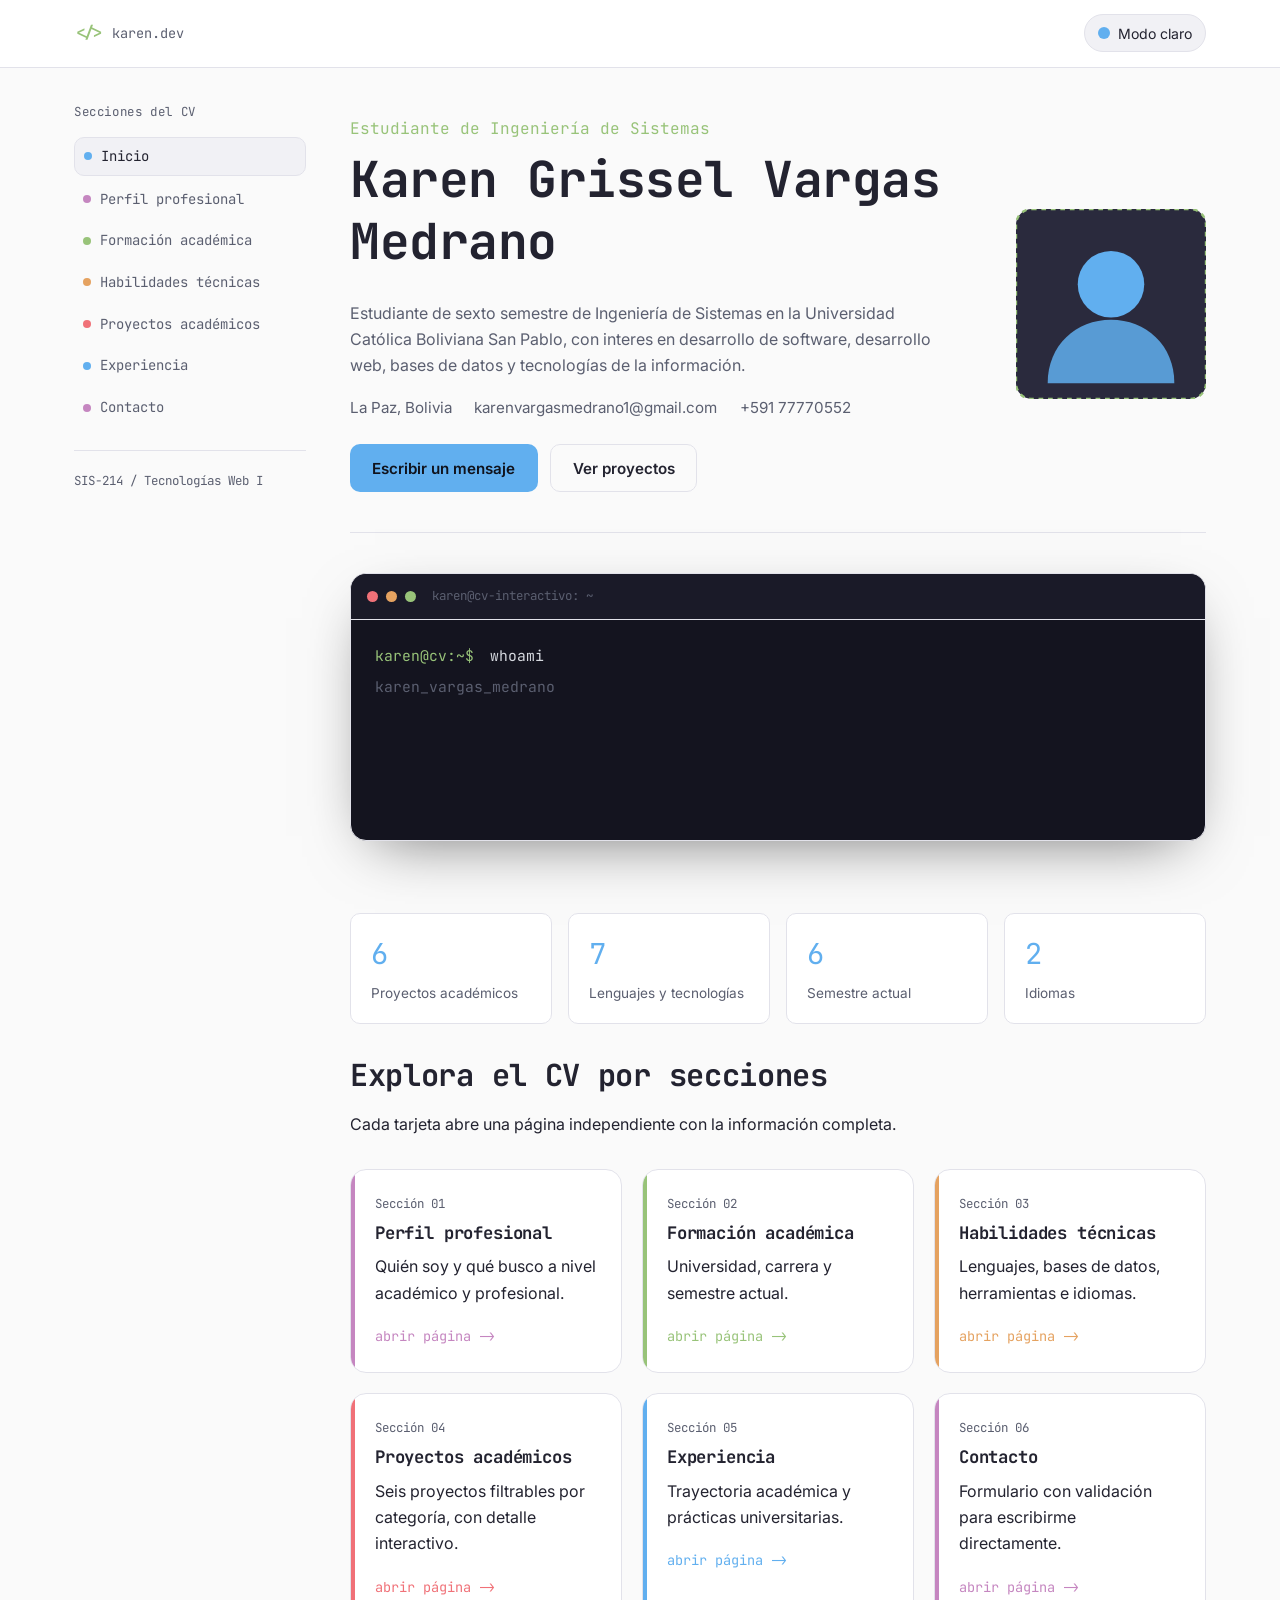
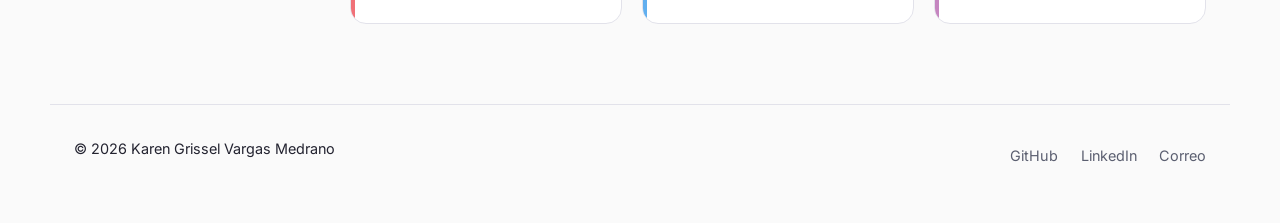
==== index.html @ e320a669 "refactor: reemplazar nombres de archivo visibles por nombres de seccion legibles" ====
<!DOCTYPE html>
<html lang="es">
<head>
<meta charset="UTF-8">
<meta name="viewport" content="width=device-width, initial-scale=1.0">
<title>Karen Vargas Medrano - Desarrolladora Web</title>
<meta name="description" content="CV interactivo de Karen Grissel Vargas Medrano, estudiante de Ingeniería de Sistemas.">
<link rel="icon" type="image/svg+xml" href="assets/images/favicon.svg">
<link rel="preconnect" href="https://fonts.googleapis.com">
<link rel="preconnect" href="https://fonts.gstatic.com" crossorigin>
<link href="https://fonts.googleapis.com/css2?family=JetBrains+Mono:wght@400;500;700&family=Inter:wght@400;500;600;700&display=swap" rel="stylesheet">
<link rel="stylesheet" href="css/base.css">
<link rel="stylesheet" href="css/layout.css">
<link rel="stylesheet" href="css/components.css">
<link rel="stylesheet" href="css/pages.css">
</head>
<body>

<a class="skip_link" href="#contenido_principal">Saltar al contenido principal</a>

<header class="site_header">
  <div class="header_inner">
    <a class="logo_link" href="index.html">
      <p class="logo_tag">&lt;/&gt;</p>
      <p class="logo_name">karen.dev</p>
    </a>
    <div class="header_actions">
      <button id="theme_toggle" class="theme_toggle" type="button" aria-pressed="false">
        <span class="toggle_dot"></span>
        <span class="toggle_label">Modo oscuro</span>
      </button>
      <button id="mobile_nav_toggle" class="mobile_nav_toggle" type="button" aria-label="Abrir menu" aria-controls="side_nav" aria-expanded="false">
        <span></span>
      </button>
    </div>
  </div>
</header>

<div class="layout_shell">
  <nav class="side_nav" id="side_nav" aria-label="Navegación principal">
    <p class="nav_heading">Secciones del CV</p>
    <ul class="nav_list">
      <li><a href="index.html" class="nav_link"><span class="nav_dot" style="--dot-color:#61afef"></span>Inicio</a></li>
      <li><a href="perfil.html" class="nav_link"><span class="nav_dot" style="--dot-color:#c586c0"></span>Perfil profesional</a></li>
      <li><a href="formacion.html" class="nav_link"><span class="nav_dot" style="--dot-color:#98c379"></span>Formación académica</a></li>
      <li><a href="habilidades.html" class="nav_link"><span class="nav_dot" style="--dot-color:#e5a260"></span>Habilidades técnicas</a></li>
      <li><a href="proyectos.html" class="nav_link"><span class="nav_dot" style="--dot-color:#f07178"></span>Proyectos académicos</a></li>
      <li><a href="experiencia.html" class="nav_link"><span class="nav_dot" style="--dot-color:#61afef"></span>Experiencia</a></li>
      <li><a href="contacto.html" class="nav_link"><span class="nav_dot" style="--dot-color:#c586c0"></span>Contacto</a></li>
    </ul>
    <p class="nav_footer_note">SIS-214 / Tecnologías Web I</p>
  </nav>

  <main id="contenido_principal">

    <section class="hero_section">
      <div class="hero_text reveal_on_scroll">
        <p class="hero_eyebrow">Estudiante de Ingeniería de Sistemas</p>
        <h1>Karen Grissel Vargas Medrano</h1>
        <p class="hero_summary">
          Estudiante de sexto semestre de Ingeniería de Sistemas en la Universidad
          Católica Boliviana San Pablo, con interes en desarrollo de software,
          desarrollo web, bases de datos y tecnologías de la información.
        </p>
        <ul class="hero_meta">
          <li>La Paz, Bolivia</li>
          <li>karenvargasmedrano1@gmail.com</li>
          <li>+591 77770552</li>
        </ul>
        <div class="hero_actions">
          <a class="btn btn_primary" href="contacto.html">Escribir un mensaje</a>
          <a class="btn btn_secondary" href="proyectos.html">Ver proyectos</a>
        </div>
      </div>
      <figure class="hero_figure reveal_on_scroll">
        <img src="assets/images/avatar.svg" alt="Retrato ilustrado de Karen Vargas Medrano" width="190" height="190">
      </figure>
    </section>

    <section class="home_terminal_wrap reveal_on_scroll">
      <div class="terminal_window">
        <div class="terminal_bar">
          <span class="terminal_dot dot_red"></span>
          <span class="terminal_dot dot_yellow"></span>
          <span class="terminal_dot dot_green"></span>
          <span class="terminal_title">karen@cv-interactivo: ~</span>
        </div>
        <div class="terminal_body" id="terminal_body"></div>
      </div>
    </section>

    <section class="reveal_on_scroll">
      <div class="stat_grid">
        <div class="stat_card">
          <span class="stat_value">6</span>
          <span class="stat_label">Proyectos académicos</span>
        </div>
        <div class="stat_card">
          <span class="stat_value">7</span>
          <span class="stat_label">Lenguajes y tecnologías</span>
        </div>
        <div class="stat_card">
          <span class="stat_value">6</span>
          <span class="stat_label">Semestre actual</span>
        </div>
        <div class="stat_card">
          <span class="stat_value">2</span>
          <span class="stat_label">Idiomas</span>
        </div>
      </div>
    </section>

    <section class="reveal_on_scroll">
      <h2>Explora el CV por secciones</h2>
      <p>Cada tarjeta abre una página independiente con la información completa.</p>
      <div class="section_nav_grid">
        <a class="section_nav_card" href="perfil.html" style="--dot-color:#c586c0">
          <span class="section_nav_file">Sección 01</span>
          <h3>Perfil profesional</h3>
          <p>Quién soy y qué busco a nivel académico y profesional.</p>
          <span class="section_nav_arrow">abrir página -&gt;</span>
        </a>
        <a class="section_nav_card" href="formacion.html" style="--dot-color:#98c379">
          <span class="section_nav_file">Sección 02</span>
          <h3>Formación académica</h3>
          <p>Universidad, carrera y semestre actual.</p>
          <span class="section_nav_arrow">abrir página -&gt;</span>
        </a>
        <a class="section_nav_card" href="habilidades.html" style="--dot-color:#e5a260">
          <span class="section_nav_file">Sección 03</span>
          <h3>Habilidades técnicas</h3>
          <p>Lenguajes, bases de datos, herramientas e idiomas.</p>
          <span class="section_nav_arrow">abrir página -&gt;</span>
        </a>
        <a class="section_nav_card" href="proyectos.html" style="--dot-color:#f07178">
          <span class="section_nav_file">Sección 04</span>
          <h3>Proyectos académicos</h3>
          <p>Seis proyectos filtrables por categoría, con detalle interactivo.</p>
          <span class="section_nav_arrow">abrir página -&gt;</span>
        </a>
        <a class="section_nav_card" href="experiencia.html" style="--dot-color:#61afef">
          <span class="section_nav_file">Sección 05</span>
          <h3>Experiencia</h3>
          <p>Trayectoria académica y prácticas universitarias.</p>
          <span class="section_nav_arrow">abrir página -&gt;</span>
        </a>
        <a class="section_nav_card" href="contacto.html" style="--dot-color:#c586c0">
          <span class="section_nav_file">Sección 06</span>
          <h3>Contacto</h3>
          <p>Formulario con validación para escribirme directamente.</p>
          <span class="section_nav_arrow">abrir página -&gt;</span>
        </a>
      </div>
    </section>

  </main>
</div>

<footer class="site_footer">
  <p>&copy; <span id="current_year"></span> Karen Grissel Vargas Medrano</p>
  <ul class="social_links" aria-label="Enlaces profesionales">
    <li><a href="https://github.com/karenvargasm" target="_blank" rel="noopener noreferrer">GitHub</a></li>
    <li><a href="http://www.linkedin.com/in/karen-grissel-vargas-medrano-57955a436" target="_blank" rel="noopener noreferrer">LinkedIn</a></li>
    <li><a href="mailto:karenvargasmedrano1@gmail.com">Correo</a></li>
  </ul>
</footer>

<script src="js/theme.js"></script>
<script src="js/nav.js"></script>
<script src="js/reveal.js"></script>
<script src="js/terminal.js"></script>
</body>
</html>
---- css/base.css ----
:root {
  --font_mono: 'JetBrains Mono', 'Courier New', monospace;
  --font_sans: 'Inter', system-ui, -apple-system, sans-serif;

  --accent_function: #61afef;
  --accent_keyword: #c586c0;
  --accent_string: #98c379;
  --accent_warning: #e5a260;
  --accent_error: #f07178;

  --bg_body: #1e1e2e;
  --bg_panel: #262637;
  --bg_panel_alt: #2d2d42;
  --text_main: #e8e6e3;
  --text_muted: #9aa0b3;
  --border_soft: #3a3a52;

  --radius_base: 10px;
  --radius_lg: 16px;
  --transition_base: 0.2s ease;
  --transition_slow: 0.45s ease;
  --max_width: 1180px;
}

[data-theme='light'] {
  --bg_body: #fafafa;
  --bg_panel: #ffffff;
  --bg_panel_alt: #f1f1f5;
  --text_main: #232330;
  --text_muted: #5b5f70;
  --border_soft: #e2e2ea;
}

*, *::before, *::after {
  box-sizing: border-box;
}

html {
  scroll-behavior: smooth;
}

@media (prefers-reduced-motion: reduce) {
  html {
    scroll-behavior: auto;
  }
  *, *::before, *::after {
    animation-duration: 0.01ms !important;
    transition-duration: 0.01ms !important;
  }
}

body {
  margin: 0;
  background-color: var(--bg_body);
  color: var(--text_main);
  font-family: var(--font_sans);
  line-height: 1.65;
  transition: background-color var(--transition_base), color var(--transition_base);
}

h1, h2, h3, h4 {
  font-family: var(--font_mono);
  line-height: 1.25;
  margin: 0 0 0.55em;
  letter-spacing: -0.01em;
}

h1 { font-size: clamp(2rem, 5vw, 3.1rem); }
h2 { font-size: clamp(1.4rem, 3vw, 1.9rem); }
h3 { font-size: 1.08rem; }
h4 { font-size: 0.95rem; color: var(--text_muted); }

p {
  margin: 0 0 1em;
  color: var(--text_main);
}

a {
  color: var(--accent_function);
}

img {
  max-width: 100%;
  display: block;
}

ul, ol {
  margin: 0;
  padding: 0;
  list-style: none;
}

button {
  font: inherit;
}

a:focus-visible,
button:focus-visible,
input:focus-visible,
textarea:focus-visible {
  outline: 3px solid var(--accent_function);
  outline-offset: 2px;
}

.skip_link {
  position: absolute;
  left: -999px;
  top: 0;
  background: var(--accent_function);
  color: #10131c;
  padding: 0.75em 1.25em;
  z-index: 100;
  border-radius: 0 0 var(--radius_base) 0;
}

.skip_link:focus {
  left: 0;
}

.reveal_on_scroll {
  opacity: 0;
  transform: translateY(24px);
  transition: opacity var(--transition_slow), transform var(--transition_slow);
}

.reveal_on_scroll.is_visible {
  opacity: 1;
  transform: translateY(0);
}
---- css/layout.css ----
.site_header {
  position: sticky;
  top: 0;
  z-index: 30;
  background-color: var(--bg_panel);
  border-bottom: 1px solid var(--border_soft);
}

.header_inner {
  max-width: var(--max_width);
  margin: 0 auto;
  padding: 0.9rem 1.5rem;
  display: flex;
  align-items: center;
  justify-content: space-between;
  gap: 1rem;
}

.logo_link {
  display: flex;
  align-items: center;
  gap: 0.5em;
  text-decoration: none;
}

.logo_tag {
  font-family: var(--font_mono);
  font-weight: 700;
  color: var(--accent_string);
  margin: 0;
}

.logo_name {
  font-family: var(--font_mono);
  font-size: 0.85rem;
  color: var(--text_muted);
  margin: 0;
}

.header_actions {
  display: flex;
  align-items: center;
  gap: 0.75rem;
}

.mobile_nav_toggle {
  display: none;
  align-items: center;
  justify-content: center;
  width: 40px;
  height: 40px;
  border-radius: var(--radius_base);
  background-color: var(--bg_panel_alt);
  border: 1px solid var(--border_soft);
  cursor: pointer;
}

.mobile_nav_toggle span {
  display: block;
  width: 18px;
  height: 2px;
  background-color: var(--text_main);
  position: relative;
}

.mobile_nav_toggle span::before,
.mobile_nav_toggle span::after {
  content: '';
  position: absolute;
  left: 0;
  width: 18px;
  height: 2px;
  background-color: var(--text_main);
}

.mobile_nav_toggle span::before { top: -6px; }
.mobile_nav_toggle span::after { top: 6px; }

.theme_toggle {
  display: flex;
  align-items: center;
  gap: 0.55em;
  background-color: var(--bg_panel_alt);
  color: var(--text_main);
  border: 1px solid var(--border_soft);
  border-radius: 999px;
  padding: 0.45em 0.95em;
  font-family: var(--font_sans);
  font-size: 0.88rem;
  cursor: pointer;
  transition: transform var(--transition_base);
}

.theme_toggle:hover {
  transform: translateY(-1px);
}

.toggle_dot {
  width: 12px;
  height: 12px;
  border-radius: 50%;
  background-color: var(--accent_warning);
  transition: background-color var(--transition_base);
}

[data-theme='light'] .toggle_dot {
  background-color: var(--accent_function);
}

.layout_shell {
  max-width: var(--max_width);
  margin: 0 auto;
  padding: 0 1.5rem;
  display: grid;
  grid-template-columns: 232px 1fr;
  gap: 2.75rem;
  align-items: start;
}

.side_nav {
  position: sticky;
  top: 5rem;
  padding: 1.4rem 0 3rem;
}

.nav_heading {
  font-family: var(--font_mono);
  color: var(--text_muted);
  font-size: 0.78rem;
  letter-spacing: 0.05em;
  margin-bottom: 0.9rem;
}

.nav_list {
  display: flex;
  flex-direction: column;
  gap: 0.3rem;
}

.nav_link {
  display: flex;
  align-items: center;
  gap: 0.65em;
  padding: 0.5em 0.65em;
  border-radius: var(--radius_base);
  color: var(--text_muted);
  text-decoration: none;
  font-family: var(--font_mono);
  font-size: 0.87rem;
  transition: background-color var(--transition_base), color var(--transition_base);
}

.nav_link:hover,
.nav_link:focus-visible {
  background-color: var(--bg_panel_alt);
  color: var(--text_main);
}

.nav_link.is_active {
  background-color: var(--bg_panel_alt);
  color: var(--text_main);
  border: 1px solid var(--border_soft);
}

.nav_dot {
  width: 8px;
  height: 8px;
  border-radius: 50%;
  background-color: var(--dot-color, var(--accent_function));
  flex-shrink: 0;
}

.nav_footer_note {
  margin-top: 1.5rem;
  padding-top: 1.25rem;
  border-top: 1px solid var(--border_soft);
  font-size: 0.78rem;
  color: var(--text_muted);
  font-family: var(--font_mono);
}

main {
  padding-bottom: 3rem;
  min-width: 0;
}

.site_footer {
  max-width: var(--max_width);
  margin: 0 auto;
  padding: 2rem 1.5rem 3rem;
  display: flex;
  flex-wrap: wrap;
  gap: 1rem;
  align-items: center;
  justify-content: space-between;
  color: var(--text_muted);
  font-size: 0.9rem;
  border-top: 1px solid var(--border_soft);
}

.social_links {
  display: flex;
  gap: 1.4rem;
}

.social_links a {
  color: var(--text_muted);
  text-decoration: none;
  display: flex;
  align-items: center;
  gap: 0.4em;
}

.social_links a:hover {
  color: var(--accent_function);
}

@media (max-width: 860px) {
  .layout_shell {
    grid-template-columns: 1fr;
    gap: 0;
  }

  .mobile_nav_toggle {
    display: flex;
  }

  .side_nav {
    position: fixed;
    inset: 0;
    top: 64px;
    background-color: var(--bg_body);
    padding: 1.5rem;
    transform: translateX(-100%);
    transition: transform var(--transition_slow);
    z-index: 25;
    overflow-y: auto;
  }

  .side_nav.is_open {
    transform: translateX(0);
  }

  .nav_list {
    gap: 0.5rem;
  }

  .nav_link {
    font-size: 1rem;
    padding: 0.85em 0.75em;
  }
}
---- css/components.css ----
.btn {
  display: inline-flex;
  align-items: center;
  gap: 0.5em;
  font-family: var(--font_sans);
  font-weight: 600;
  font-size: 0.95rem;
  padding: 0.7em 1.4em;
  border-radius: var(--radius_base);
  text-decoration: none;
  border: 1px solid transparent;
  cursor: pointer;
  transition: transform var(--transition_base), background-color var(--transition_base);
}

.btn:hover {
  transform: translateY(-2px);
}

.btn_primary {
  background-color: var(--accent_function);
  color: #10131c;
}

.btn_secondary {
  background-color: transparent;
  border-color: var(--border_soft);
  color: var(--text_main);
}

.page_hero {
  padding: 2.75rem 0 1.5rem;
  border-bottom: 1px solid var(--border_soft);
  margin-bottom: 2.5rem;
}

.page_hero_tag {
  font-family: var(--font_mono);
  color: var(--text_muted);
  font-size: 0.85rem;
  margin-bottom: 0.5em;
}

.page_hero_tag a {
  color: var(--accent_string);
  text-decoration: none;
}

.page_hero_tag a:hover {
  text-decoration: underline;
}

.page_hero_desc {
  max-width: 64ch;
  color: var(--text_muted);
}

.stat_grid {
  display: grid;
  grid-template-columns: repeat(auto-fit, minmax(150px, 1fr));
  gap: 1rem;
  margin: 2rem 0;
}

.stat_card {
  background-color: var(--bg_panel);
  border: 1px solid var(--border_soft);
  border-radius: var(--radius_base);
  padding: 1.1rem 1.25rem;
}

.stat_value {
  font-family: var(--font_mono);
  font-size: 1.8rem;
  color: var(--accent_function);
  display: block;
}

.stat_label {
  font-size: 0.85rem;
  color: var(--text_muted);
}

.section_nav_grid {
  display: grid;
  grid-template-columns: repeat(auto-fit, minmax(230px, 1fr));
  gap: 1.25rem;
  margin: 2rem 0;
}

.section_nav_card {
  display: block;
  background-color: var(--bg_panel);
  border: 1px solid var(--border_soft);
  border-radius: var(--radius_lg);
  padding: 1.5rem;
  text-decoration: none;
  color: var(--text_main);
  transition: transform var(--transition_base), border-color var(--transition_base);
  position: relative;
  overflow: hidden;
}

.section_nav_card::before {
  content: '';
  position: absolute;
  top: 0;
  left: 0;
  width: 4px;
  height: 100%;
  background-color: var(--dot-color, var(--accent_function));
}

.section_nav_card:hover {
  transform: translateY(-4px);
  border-color: var(--dot-color, var(--accent_function));
}

.section_nav_file {
  font-family: var(--font_mono);
  font-size: 0.78rem;
  color: var(--text_muted);
  display: block;
  margin-bottom: 0.6em;
}

.section_nav_arrow {
  font-family: var(--font_mono);
  color: var(--dot-color, var(--accent_function));
  font-size: 0.85rem;
}

.terminal_window {
  background-color: #14141f;
  border: 1px solid var(--border_soft);
  border-radius: var(--radius_lg);
  overflow: hidden;
  box-shadow: 0 20px 60px -25px rgba(0,0,0,0.6);
}

.terminal_bar {
  display: flex;
  align-items: center;
  gap: 0.5rem;
  padding: 0.75rem 1rem;
  background-color: #1a1a28;
  border-bottom: 1px solid var(--border_soft);
}

.terminal_dot {
  width: 11px;
  height: 11px;
  border-radius: 50%;
}

.terminal_dot.dot_red { background-color: #f07178; }
.terminal_dot.dot_yellow { background-color: #e5a260; }
.terminal_dot.dot_green { background-color: #98c379; }

.terminal_title {
  margin-left: 0.5rem;
  font-family: var(--font_mono);
  font-size: 0.78rem;
  color: var(--text_muted);
}

.terminal_body {
  padding: 1.5rem;
  font-family: var(--font_mono);
  font-size: 0.92rem;
  color: #d7dae0;
  min-height: 220px;
}

.terminal_line {
  display: block;
  margin-bottom: 0.5em;
  white-space: pre-wrap;
  word-break: break-word;
}

.terminal_prompt {
  color: var(--accent_string);
  margin-right: 0.5em;
}

.terminal_output {
  color: var(--text_muted);
}

.terminal_cursor {
  display: inline-block;
  width: 8px;
  height: 1.1em;
  background-color: var(--accent_function);
  vertical-align: text-bottom;
  animation: blink_cursor 1s steps(1) infinite;
}

@keyframes blink_cursor {
  50% { opacity: 0; }
}

.timeline_list {
  display: flex;
  flex-direction: column;
  gap: 1.4rem;
  border-left: 2px solid var(--border_soft);
  padding-left: 1.6rem;
  position: relative;
}

.timeline_item {
  position: relative;
}

.timeline_item::before {
  content: '';
  position: absolute;
  left: -1.85rem;
  top: 0.35rem;
  width: 10px;
  height: 10px;
  border-radius: 50%;
  background-color: var(--accent_function);
  border: 2px solid var(--bg_body);
}

.timeline_date {
  font-family: var(--font_mono);
  font-size: 0.8rem;
  color: var(--accent_keyword);
  margin-bottom: 0.15em;
}

.badge {
  display: inline-block;
  font-family: var(--font_mono);
  font-size: 0.72rem;
  padding: 0.28em 0.7em;
  border-radius: 999px;
  background-color: var(--bg_panel_alt);
  border: 1px solid var(--border_soft);
  color: var(--text_muted);
}

.badge_current {
  background-color: rgba(97, 175, 239, 0.12);
  border-color: var(--accent_function);
  color: var(--accent_function);
}

.skills_grid {
  display: grid;
  grid-template-columns: repeat(auto-fit, minmax(230px, 1fr));
  gap: 1.25rem;
  margin-bottom: 1.75rem;
}

.skill_card {
  background-color: var(--bg_panel);
  border: 1px solid var(--border_soft);
  border-radius: var(--radius_base);
  padding: 1rem 1.15rem;
}

.skill_card_head {
  display: flex;
  justify-content: space-between;
  align-items: baseline;
  margin-bottom: 0.5em;
}

.skill_percent {
  font-family: var(--font_mono);
  font-size: 0.8rem;
  color: var(--text_muted);
}

.skill_bar {
  height: 8px;
  border-radius: 999px;
  background-color: var(--bg_panel_alt);
  overflow: hidden;
}

.skill_fill {
  display: block;
  height: 100%;
  width: 0%;
  background: linear-gradient(90deg, var(--accent_function), var(--accent_string));
  border-radius: inherit;
  transition: width 1.1s ease;
}

.skill_fill.is_filled {
  width: var(--fill-level, 0%);
}

.skill_group_title {
  font-family: var(--font_mono);
  color: var(--accent_string);
  font-size: 0.85rem;
  text-transform: lowercase;
  margin: 2rem 0 1rem;
}

.tag_list {
  display: flex;
  flex-wrap: wrap;
  gap: 0.6rem;
}

.tag {
  font-family: var(--font_mono);
  font-size: 0.8rem;
  background-color: var(--bg_panel_alt);
  border: 1px solid var(--border_soft);
  color: var(--text_muted);
  padding: 0.4em 0.85em;
  border-radius: 999px;
  transition: border-color var(--transition_base), color var(--transition_base);
}

.tag:hover {
  border-color: var(--accent_function);
  color: var(--text_main);
}

.filter_bar {
  display: flex;
  flex-wrap: wrap;
  gap: 0.65rem;
  margin: 1.75rem 0;
}

.filter_btn {
  font-family: var(--font_mono);
  font-size: 0.82rem;
  background-color: var(--bg_panel);
  border: 1px solid var(--border_soft);
  color: var(--text_muted);
  padding: 0.5em 1.05em;
  border-radius: 999px;
  cursor: pointer;
  transition: all var(--transition_base);
}

.filter_btn:hover {
  color: var(--text_main);
  border-color: var(--accent_function);
}

.filter_btn.is_active {
  background-color: var(--accent_function);
  color: #10131c;
  border-color: var(--accent_function);
}

.projects_grid {
  display: grid;
  grid-template-columns: repeat(auto-fit, minmax(260px, 1fr));
  gap: 1.25rem;
}

.project_card {
  background-color: var(--bg_panel);
  border: 1px solid var(--border_soft);
  border-radius: var(--radius_base);
  padding: 1.35rem;
  display: flex;
  flex-direction: column;
  gap: 0.75rem;
  transition: transform var(--transition_base), border-color var(--transition_base);
}

.project_card:hover {
  transform: translateY(-3px);
  border-color: var(--accent_function);
}

.project_category {
  font-family: var(--font_mono);
  font-size: 0.75rem;
  color: var(--accent_warning);
}

.project_summary {
  color: var(--text_muted);
  font-size: 0.94rem;
  flex-grow: 1;
}

.project_detail_btn {
  align-self: flex-start;
  background: none;
  border: 1px solid var(--border_soft);
  color: var(--accent_function);
  font-family: var(--font_mono);
  font-size: 0.82rem;
  padding: 0.5em 1em;
  border-radius: var(--radius_base);
  cursor: pointer;
  transition: background-color var(--transition_base);
}

.project_detail_btn:hover {
  background-color: var(--bg_panel_alt);
}

.modal_overlay {
  position: fixed;
  inset: 0;
  background-color: rgba(10, 10, 18, 0.72);
  display: none;
  align-items: center;
  justify-content: center;
  padding: 1.5rem;
  z-index: 60;
}

.modal_overlay.is_open {
  display: flex;
}

.modal_box {
  background-color: var(--bg_panel);
  border: 1px solid var(--border_soft);
  border-radius: var(--radius_lg);
  max-width: 560px;
  width: 100%;
  max-height: 85vh;
  overflow-y: auto;
  padding: 2rem;
  position: relative;
}

.modal_close {
  position: absolute;
  top: 1.1rem;
  right: 1.1rem;
  background-color: var(--bg_panel_alt);
  border: 1px solid var(--border_soft);
  color: var(--text_main);
  width: 34px;
  height: 34px;
  border-radius: 50%;
  cursor: pointer;
  font-family: var(--font_mono);
  font-size: 1rem;
}

.modal_category {
  font-family: var(--font_mono);
  font-size: 0.78rem;
  color: var(--accent_warning);
  margin-bottom: 0.4em;
}

.modal_list {
  display: flex;
  flex-direction: column;
  gap: 0.5rem;
  margin-top: 1rem;
}

.modal_list li {
  padding-left: 1.2em;
  position: relative;
  color: var(--text_muted);
}

.modal_list li::before {
  content: '>';
  position: absolute;
  left: 0;
  color: var(--accent_function);
  font-family: var(--font_mono);
}

.contact_form {
  display: flex;
  flex-direction: column;
  gap: 1.1rem;
  max-width: 560px;
}

.form_field {
  display: flex;
  flex-direction: column;
  gap: 0.4em;
}

.form_field label {
  font-size: 0.9rem;
  font-weight: 600;
  color: var(--text_main);
}

.form_field input,
.form_field textarea {
  font-family: var(--font_sans);
  font-size: 1rem;
  padding: 0.65em 0.8em;
  border-radius: var(--radius_base);
  border: 1px solid var(--border_soft);
  background-color: var(--bg_panel);
  color: var(--text_main);
  transition: border-color var(--transition_base);
}

.form_field input:focus,
.form_field textarea:focus {
  border-color: var(--accent_function);
}

.form_field.has_error input,
.form_field.has_error textarea {
  border-color: var(--accent_error);
}

.field_error {
  color: var(--accent_error);
  font-size: 0.82rem;
  min-height: 1.1em;
  margin: 0;
}

.form_status {
  font-family: var(--font_mono);
  font-size: 0.9rem;
  min-height: 1.4em;
}

.form_status.is_success { color: var(--accent_string); }
.form_status.is_error { color: var(--accent_error); }

.icon_svg {
  width: 16px;
  height: 16px;
  flex-shrink: 0;
}
---- css/pages.css ----
.hero_section {
  display: flex;
  flex-wrap: wrap-reverse;
  align-items: center;
  gap: 2.75rem;
  padding: 3rem 0 2.5rem;
  border-bottom: 1px solid var(--border_soft);
}

.hero_text {
  flex: 1 1 340px;
}

.hero_eyebrow {
  font-family: var(--font_mono);
  color: var(--accent_string);
  margin-bottom: 0.4em;
  min-height: 1.4em;
}

.hero_summary {
  max-width: 60ch;
  color: var(--text_muted);
}

.hero_meta {
  display: flex;
  flex-wrap: wrap;
  gap: 1.4rem;
  margin: 1rem 0 1.5rem;
  font-size: 0.95rem;
  color: var(--text_muted);
}

.hero_meta li {
  display: flex;
  align-items: center;
  gap: 0.5em;
}

.hero_actions {
  display: flex;
  flex-wrap: wrap;
  gap: 0.8rem;
}

.hero_figure {
  flex: 0 0 auto;
  margin: 0 auto;
}

.hero_figure img {
  border-radius: var(--radius_base);
  width: 190px;
  height: 190px;
}

.home_terminal_wrap {
  padding: 2.5rem 0;
}

.home_grid {
  display: grid;
  grid-template-columns: 1.1fr 0.9fr;
  gap: 2.5rem;
  align-items: start;
  padding: 2.5rem 0;
  border-top: 1px solid var(--border_soft);
}

.home_grid_text h2 {
  margin-bottom: 0.6em;
}

.quick_facts {
  display: flex;
  flex-direction: column;
  gap: 0.85rem;
}

.quick_fact {
  display: flex;
  justify-content: space-between;
  padding: 0.75em 0;
  border-bottom: 1px dashed var(--border_soft);
  font-size: 0.92rem;
}

.quick_fact span:first-child {
  color: var(--text_muted);
}

@media (max-width: 900px) {
  .home_grid {
    grid-template-columns: 1fr;
  }
}

@media (max-width: 860px) {
  .hero_section {
    padding-top: 2rem;
    text-align: center;
    justify-content: center;
  }
  .hero_meta {
    justify-content: center;
  }
  .hero_meta li {
    justify-content: center;
  }
  .hero_actions {
    justify-content: center;
  }
}

@media (max-width: 480px) {
  .header_inner {
    padding: 0.75rem 1rem;
  }
  .theme_toggle span.toggle_label {
    display: none;
  }
}
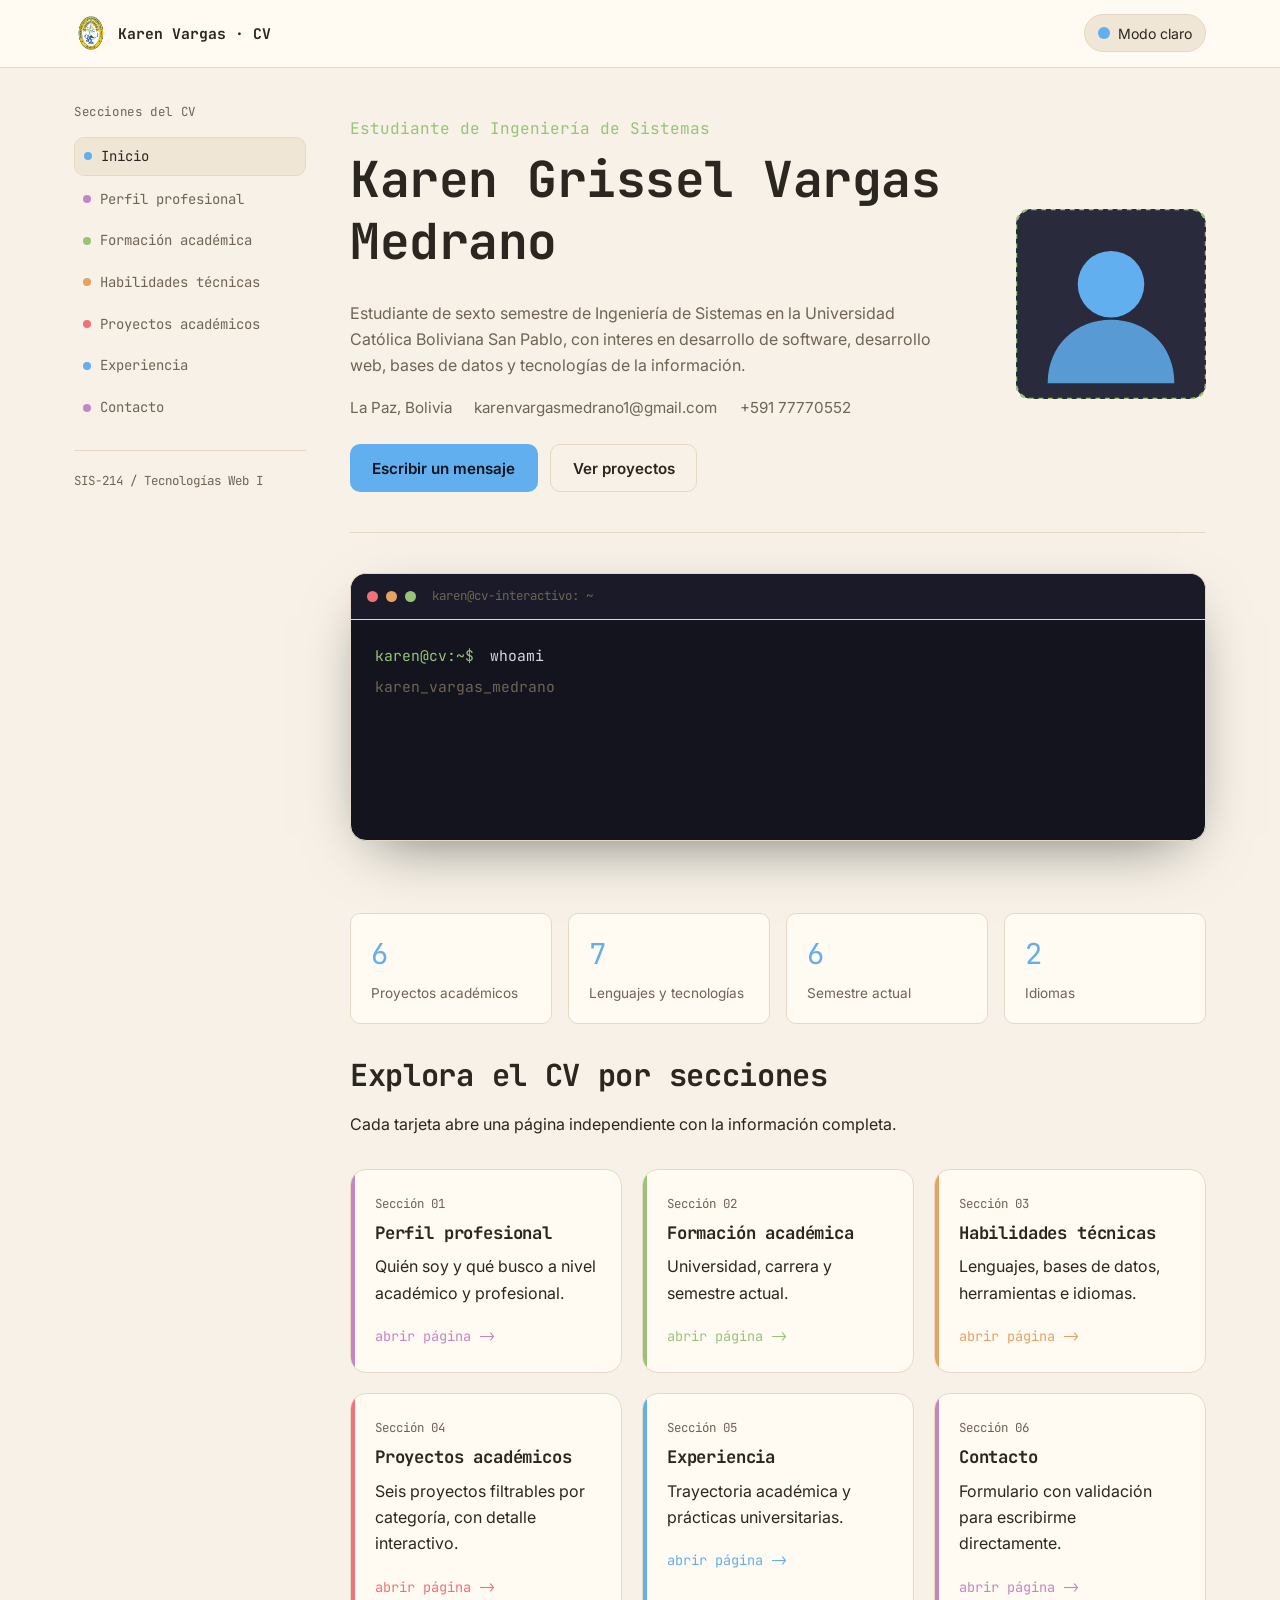
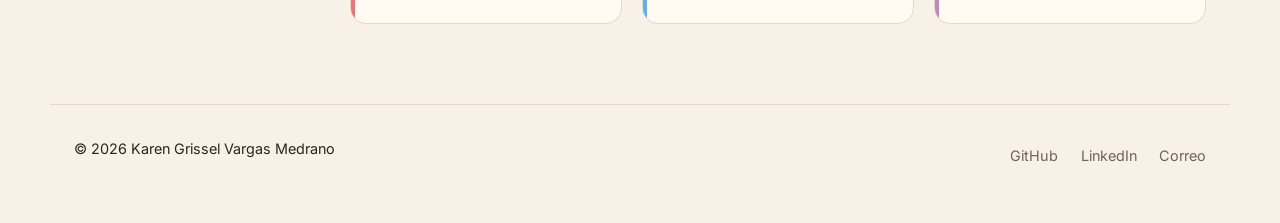
==== commit b8fe0f21: "feat: reemplazar logo personal por insignia institucional del proyecto" ====
--- a/index.html
+++ b/index.html
@@ -21,9 +21,12 @@
 <header class="site_header">
   <div class="header_inner">
     <a class="logo_link" href="index.html">
-      <p class="logo_tag">&lt;/&gt;</p>
-      <p class="logo_name">karen.dev</p>
-    </a>
+  <img src="assets/images/logo-institucional.png" alt="Universidad Católica Boliviana San Pablo" class="logo_badge" width="34" height="34">
+  <span class="logo_text">
+    <span class="logo_name">Karen Vargas · CV</span>
+    <span class="logo_sub"></span>
+  </span>
+</a>
     <div class="header_actions">
       <button id="theme_toggle" class="theme_toggle" type="button" aria-pressed="false">
         <span class="toggle_dot"></span>
--- a/css/base.css
+++ b/css/base.css
@@ -23,12 +23,12 @@
 }
 
 [data-theme='light'] {
-  --bg_body: #fafafa;
-  --bg_panel: #ffffff;
-  --bg_panel_alt: #f1f1f5;
-  --text_main: #232330;
-  --text_muted: #5b5f70;
-  --border_soft: #e2e2ea;
+  --bg_body: #f7f1e7;
+  --bg_panel: #fffaf2;
+  --bg_panel_alt: #f0e6d6;
+  --text_main: #2c2620;
+  --text_muted: #6f6455;
+  --border_soft: #e6d9c3;
 }
 
 *, *::before, *::after {
--- a/css/layout.css
+++ b/css/layout.css
@@ -19,22 +19,34 @@
 .logo_link {
   display: flex;
   align-items: center;
-  gap: 0.5em;
+  gap: 0.65em;
   text-decoration: none;
 }
 
-.logo_tag {
+.logo_badge {
+  display: block;
+  flex-shrink: 0;
+  border-radius: 50%;
+}
+
+.logo_text {
+  display: flex;
+  flex-direction: column;
+  line-height: 1.2;
+}
+
+.logo_name {
   font-family: var(--font_mono);
   font-weight: 700;
-  color: var(--accent_string);
+  font-size: 0.92rem;
+  color: var(--text_main);
   margin: 0;
 }
 
-.logo_name {
-  font-family: var(--font_mono);
-  font-size: 0.85rem;
-  color: var(--text_muted);
-  margin: 0;
+.logo_sub {
+  font-family: var(--font_mono);
+  font-size: 0.72rem;
+  color: var(--text_muted);
 }
 
 .header_actions {
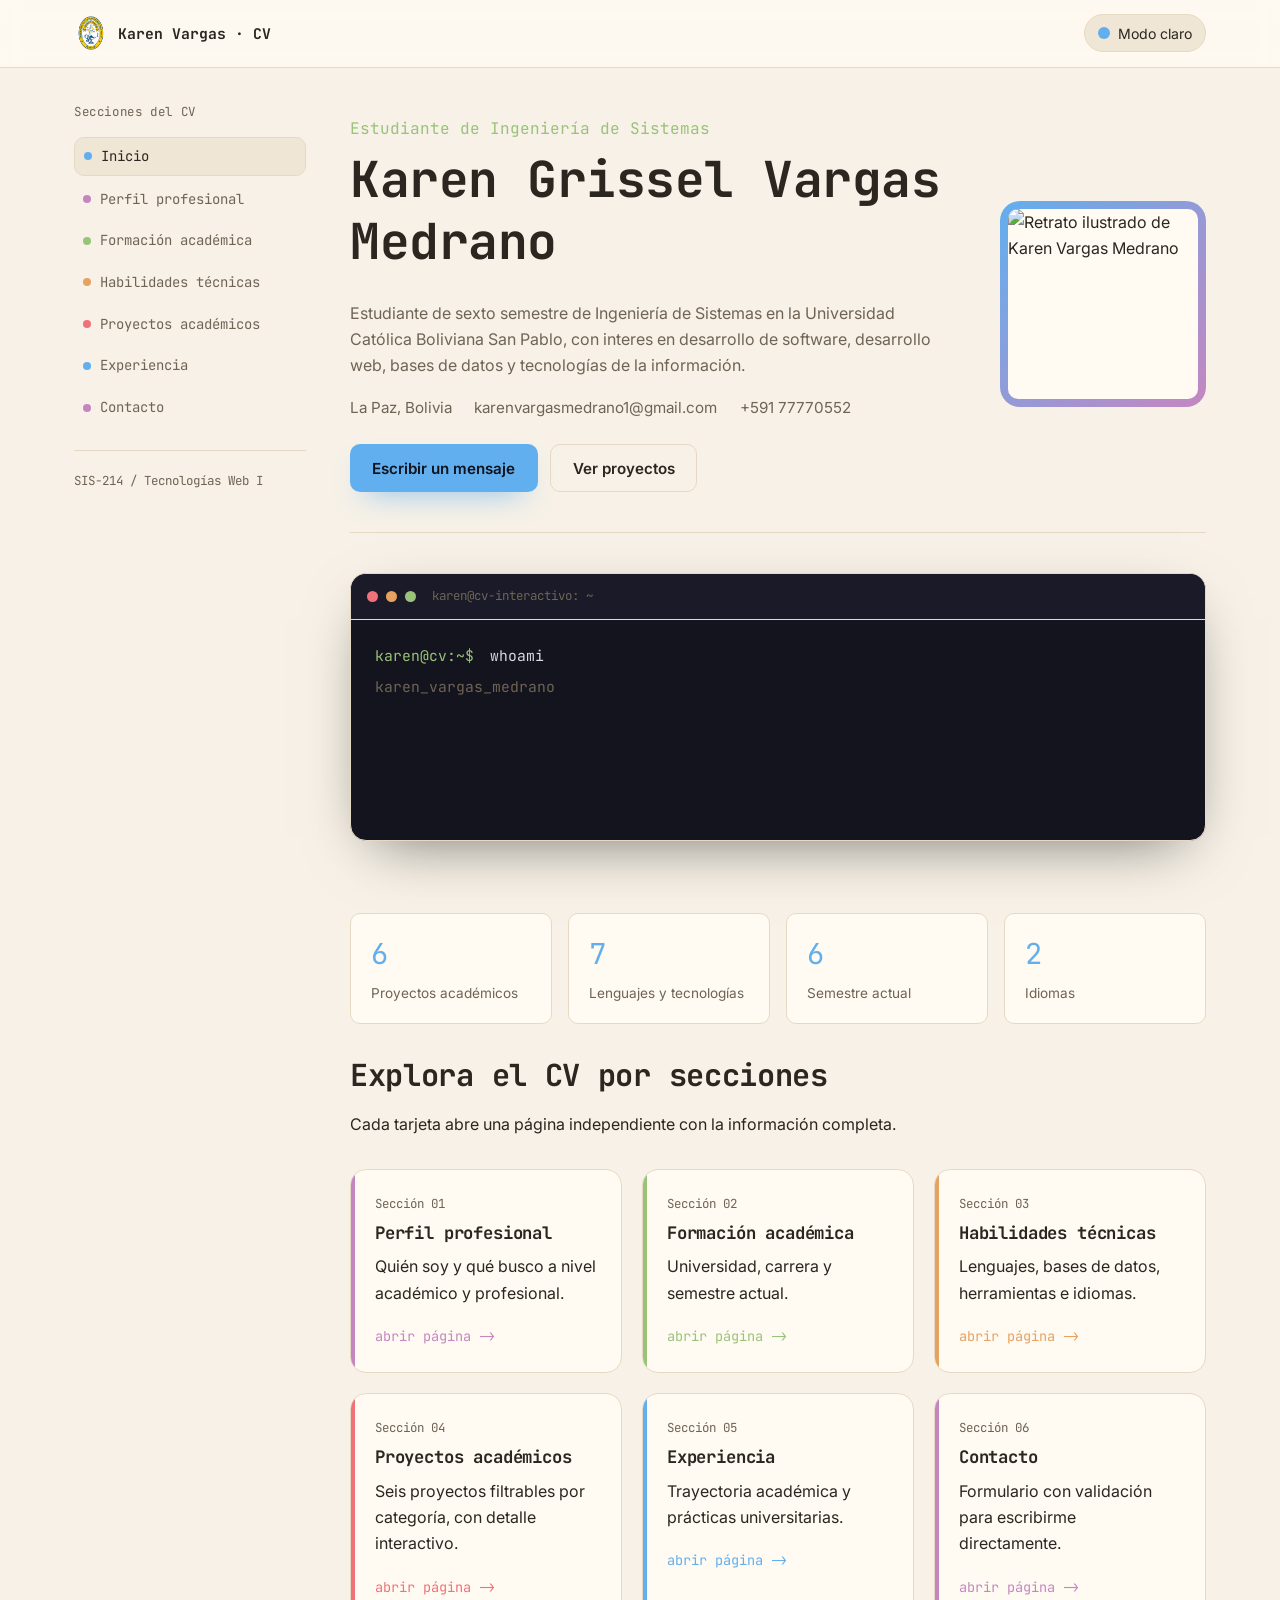
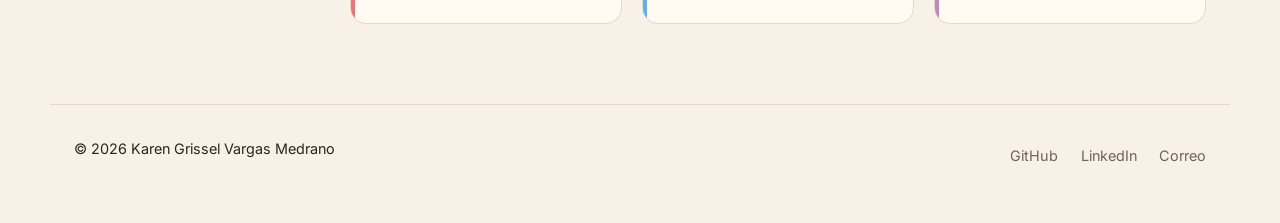
==== commit bffca9f6: "fix: subir foto correctamente" ====
--- a/index.html
+++ b/index.html
@@ -76,7 +76,7 @@
         </div>
       </div>
       <figure class="hero_figure reveal_on_scroll">
-        <img src="assets/images/avatar.svg" alt="Retrato ilustrado de Karen Vargas Medrano" width="190" height="190">
+        <img src="assets/images/avatar.jpeg" alt="Retrato ilustrado de Karen Vargas Medrano" width="190" height="190">
       </figure>
     </section>
 
@@ -164,12 +164,15 @@
   <ul class="social_links" aria-label="Enlaces profesionales">
     <li><a href="https://github.com/karenvargasm" target="_blank" rel="noopener noreferrer">GitHub</a></li>
     <li><a href="http://www.linkedin.com/in/karen-grissel-vargas-medrano-57955a436" target="_blank" rel="noopener noreferrer">LinkedIn</a></li>
-    <li><a href="mailto:karenvargasmedrano1@gmail.com">Correo</a></li>
+    <li><a href="mailto:karenvargasmedrano1@gmail.com" id="email_link">Correo</a></li>
   </ul>
 </footer>
 
+<p class="email_toast" id="email_toast" role="status" aria-live="polite"></p>
+
 <script src="js/theme.js"></script>
 <script src="js/nav.js"></script>
+<script src="js/email.js"></script>
 <script src="js/reveal.js"></script>
 <script src="js/terminal.js"></script>
 </body>
--- a/css/layout.css
+++ b/css/layout.css
@@ -2,7 +2,8 @@
   position: sticky;
   top: 0;
   z-index: 30;
-  background-color: var(--bg_panel);
+  background-color: color-mix(in srgb, var(--bg_panel) 88%, transparent);
+  backdrop-filter: blur(10px);
   border-bottom: 1px solid var(--border_soft);
 }
 
--- a/css/components.css
+++ b/css/components.css
@@ -20,12 +20,38 @@
 .btn_primary {
   background-color: var(--accent_function);
   color: #10131c;
+  box-shadow: 0 14px 30px -16px var(--accent_function);
 }
 
 .btn_secondary {
   background-color: transparent;
   border-color: var(--border_soft);
   color: var(--text_main);
+}
+
+.email_toast {
+  position: fixed;
+  left: 50%;
+  bottom: 1.5rem;
+  transform: translate(-50%, 12px);
+  background-color: var(--bg_panel);
+  border: 1px solid var(--border_soft);
+  color: var(--text_main);
+  padding: 0.65em 1.1em;
+  border-radius: var(--radius_base);
+  font-family: var(--font_mono);
+  font-size: 0.85rem;
+  margin: 0;
+  opacity: 0;
+  pointer-events: none;
+  transition: opacity var(--transition_base), transform var(--transition_base);
+  z-index: 80;
+  box-shadow: 0 12px 30px -12px rgba(0, 0, 0, 0.35);
+}
+
+.email_toast.is_visible {
+  opacity: 1;
+  transform: translate(-50%, 0);
 }
 
 .page_hero {
@@ -67,6 +93,12 @@
   border: 1px solid var(--border_soft);
   border-radius: var(--radius_base);
   padding: 1.1rem 1.25rem;
+  transition: transform var(--transition_base), border-color var(--transition_base);
+}
+
+.stat_card:hover {
+  transform: translateY(-3px);
+  border-color: var(--accent_function);
 }
 
 .stat_value {
--- a/css/pages.css
+++ b/css/pages.css
@@ -47,12 +47,16 @@
 .hero_figure {
   flex: 0 0 auto;
   margin: 0 auto;
+  padding: 8px;
+  border-radius: calc(var(--radius_base) + 10px);
+  background: linear-gradient(135deg, var(--accent_function), var(--accent_keyword));
 }
 
 .hero_figure img {
   border-radius: var(--radius_base);
   width: 190px;
   height: 190px;
+  background-color: var(--bg_panel);
 }
 
 .home_terminal_wrap {
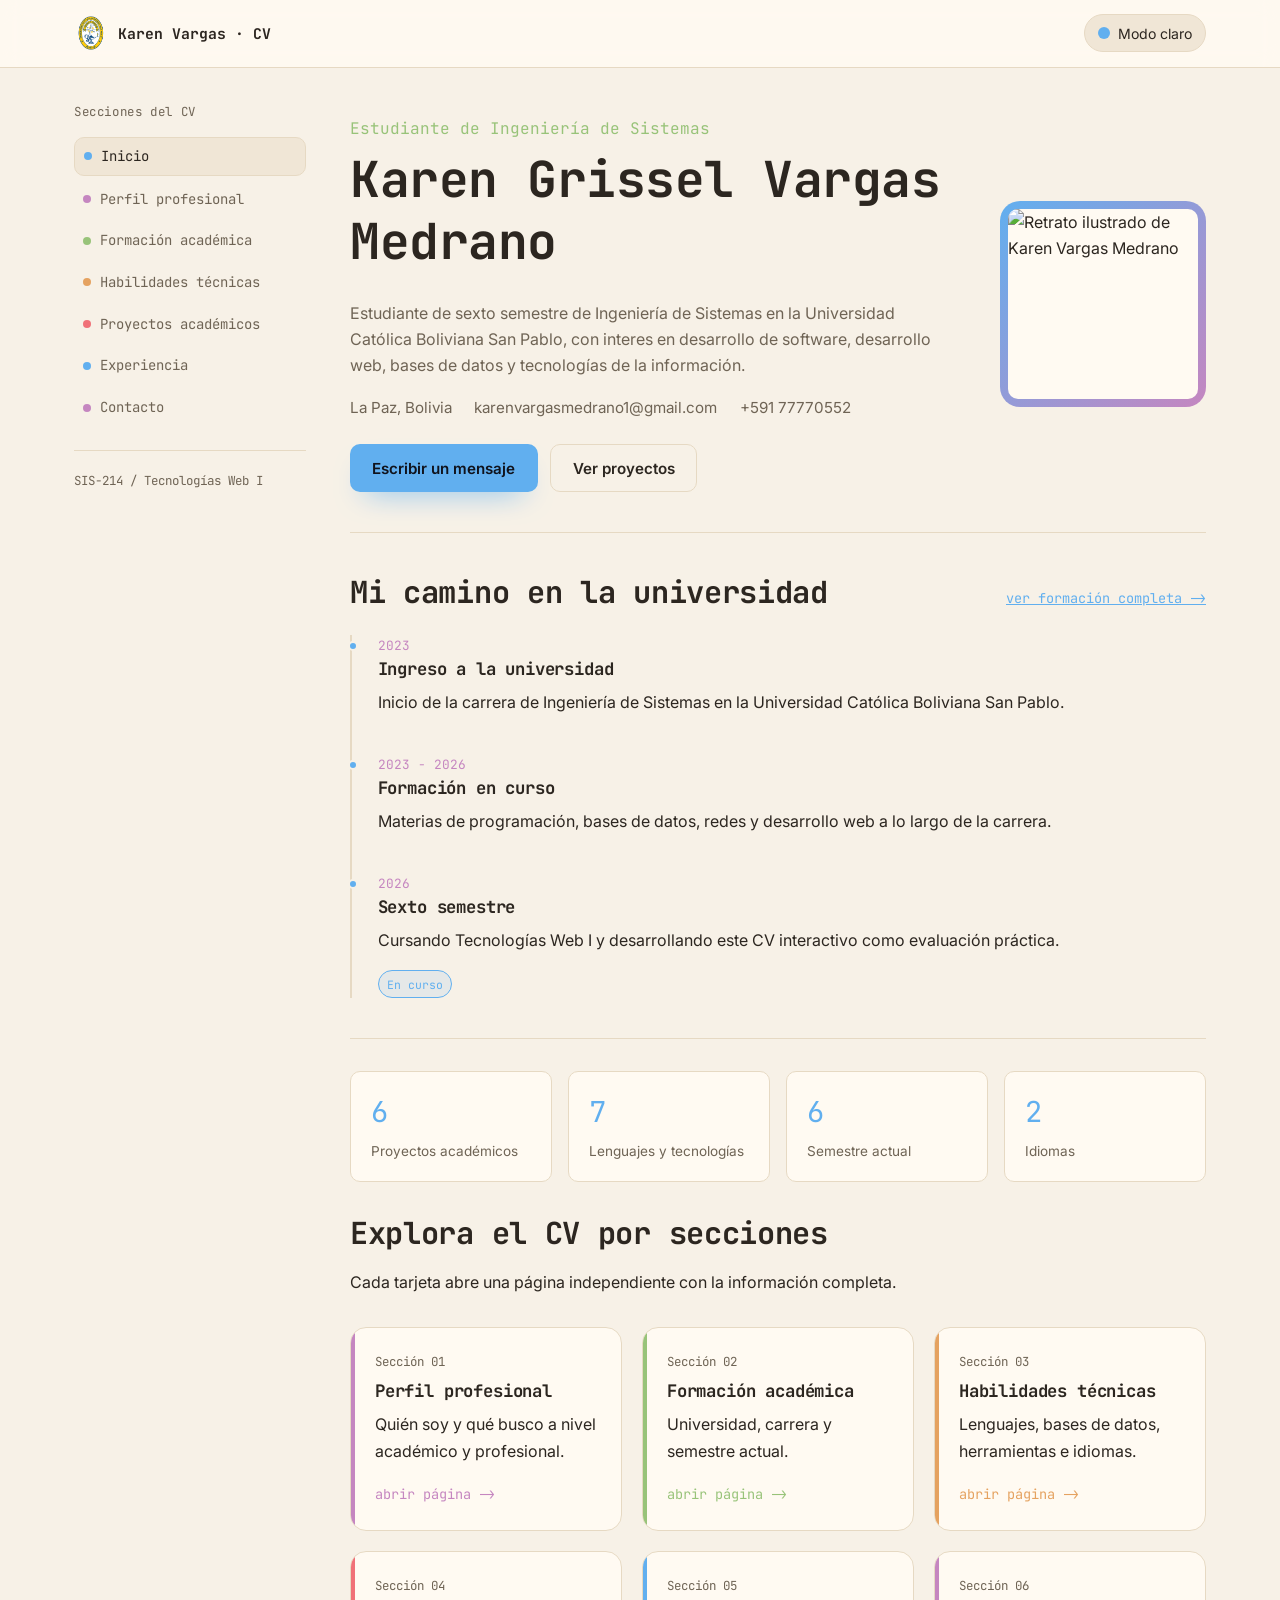
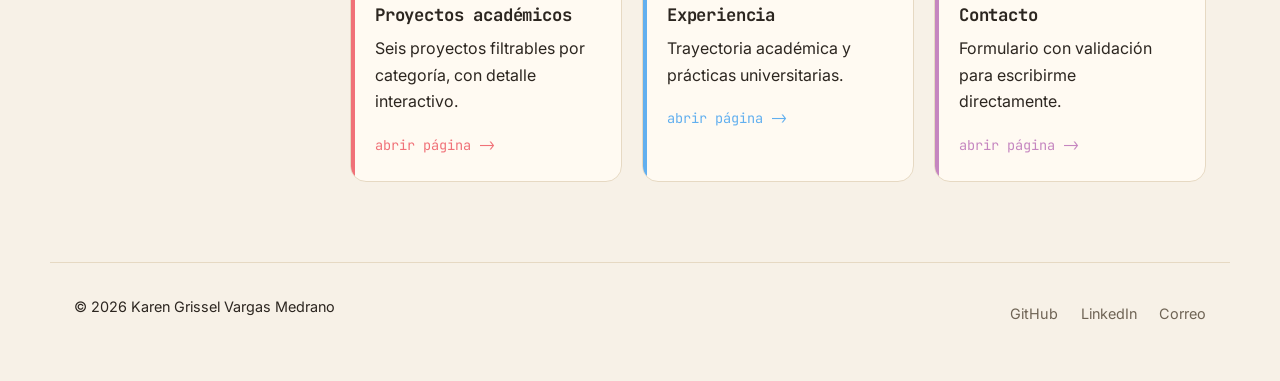
==== commit d03f9c26: "refactor: reemplazar terminal por vista previa de linea de tiempo academica" ====
--- a/index.html
+++ b/index.html
@@ -80,17 +80,30 @@
       </figure>
     </section>
 
-    <section class="home_terminal_wrap reveal_on_scroll">
-      <div class="terminal_window">
-        <div class="terminal_bar">
-          <span class="terminal_dot dot_red"></span>
-          <span class="terminal_dot dot_yellow"></span>
-          <span class="terminal_dot dot_green"></span>
-          <span class="terminal_title">karen@cv-interactivo: ~</span>
-        </div>
-        <div class="terminal_body" id="terminal_body"></div>
-      </div>
-    </section>
+<section class="home_timeline_preview reveal_on_scroll">
+  <div class="timeline_preview_head">
+    <h2>Mi camino en la universidad</h2>
+    <a class="section_nav_arrow" href="formacion.html">ver formación completa -&gt;</a>
+  </div>
+  <ol class="timeline_list">
+    <li class="timeline_item">
+      <p class="timeline_date">2023</p>
+      <h3>Ingreso a la universidad</h3>
+      <p>Inicio de la carrera de Ingeniería de Sistemas en la Universidad Católica Boliviana San Pablo.</p>
+    </li>
+    <li class="timeline_item">
+      <p class="timeline_date">2023 - 2026</p>
+      <h3>Formación en curso</h3>
+      <p>Materias de programación, bases de datos, redes y desarrollo web a lo largo de la carrera.</p>
+    </li>
+    <li class="timeline_item">
+      <p class="timeline_date">2026</p>
+      <h3>Sexto semestre</h3>
+      <p>Cursando Tecnologías Web I y desarrollando este CV interactivo como evaluación práctica.</p>
+      <span class="badge badge_current">En curso</span>
+    </li>
+  </ol>
+</section>
 
     <section class="reveal_on_scroll">
       <div class="stat_grid">
@@ -174,6 +187,5 @@
 <script src="js/nav.js"></script>
 <script src="js/email.js"></script>
 <script src="js/reveal.js"></script>
-<script src="js/terminal.js"></script>
 </body>
 </html>
--- a/css/components.css
+++ b/css/components.css
@@ -160,77 +160,6 @@
   font-family: var(--font_mono);
   color: var(--dot-color, var(--accent_function));
   font-size: 0.85rem;
-}
-
-.terminal_window {
-  background-color: #14141f;
-  border: 1px solid var(--border_soft);
-  border-radius: var(--radius_lg);
-  overflow: hidden;
-  box-shadow: 0 20px 60px -25px rgba(0,0,0,0.6);
-}
-
-.terminal_bar {
-  display: flex;
-  align-items: center;
-  gap: 0.5rem;
-  padding: 0.75rem 1rem;
-  background-color: #1a1a28;
-  border-bottom: 1px solid var(--border_soft);
-}
-
-.terminal_dot {
-  width: 11px;
-  height: 11px;
-  border-radius: 50%;
-}
-
-.terminal_dot.dot_red { background-color: #f07178; }
-.terminal_dot.dot_yellow { background-color: #e5a260; }
-.terminal_dot.dot_green { background-color: #98c379; }
-
-.terminal_title {
-  margin-left: 0.5rem;
-  font-family: var(--font_mono);
-  font-size: 0.78rem;
-  color: var(--text_muted);
-}
-
-.terminal_body {
-  padding: 1.5rem;
-  font-family: var(--font_mono);
-  font-size: 0.92rem;
-  color: #d7dae0;
-  min-height: 220px;
-}
-
-.terminal_line {
-  display: block;
-  margin-bottom: 0.5em;
-  white-space: pre-wrap;
-  word-break: break-word;
-}
-
-.terminal_prompt {
-  color: var(--accent_string);
-  margin-right: 0.5em;
-}
-
-.terminal_output {
-  color: var(--text_muted);
-}
-
-.terminal_cursor {
-  display: inline-block;
-  width: 8px;
-  height: 1.1em;
-  background-color: var(--accent_function);
-  vertical-align: text-bottom;
-  animation: blink_cursor 1s steps(1) infinite;
-}
-
-@keyframes blink_cursor {
-  50% { opacity: 0; }
 }
 
 .timeline_list {
--- a/css/pages.css
+++ b/css/pages.css
@@ -59,8 +59,21 @@
   background-color: var(--bg_panel);
 }
 
-.home_terminal_wrap {
+.home_timeline_preview {
   padding: 2.5rem 0;
+  border-bottom: 1px solid var(--border_soft);
+}
+
+.timeline_preview_head {
+  display: flex;
+  align-items: baseline;
+  justify-content: space-between;
+  gap: 1rem;
+  margin-bottom: 1.5rem;
+}
+
+.timeline_preview_head h2 {
+  margin: 0;
 }
 
 .home_grid {
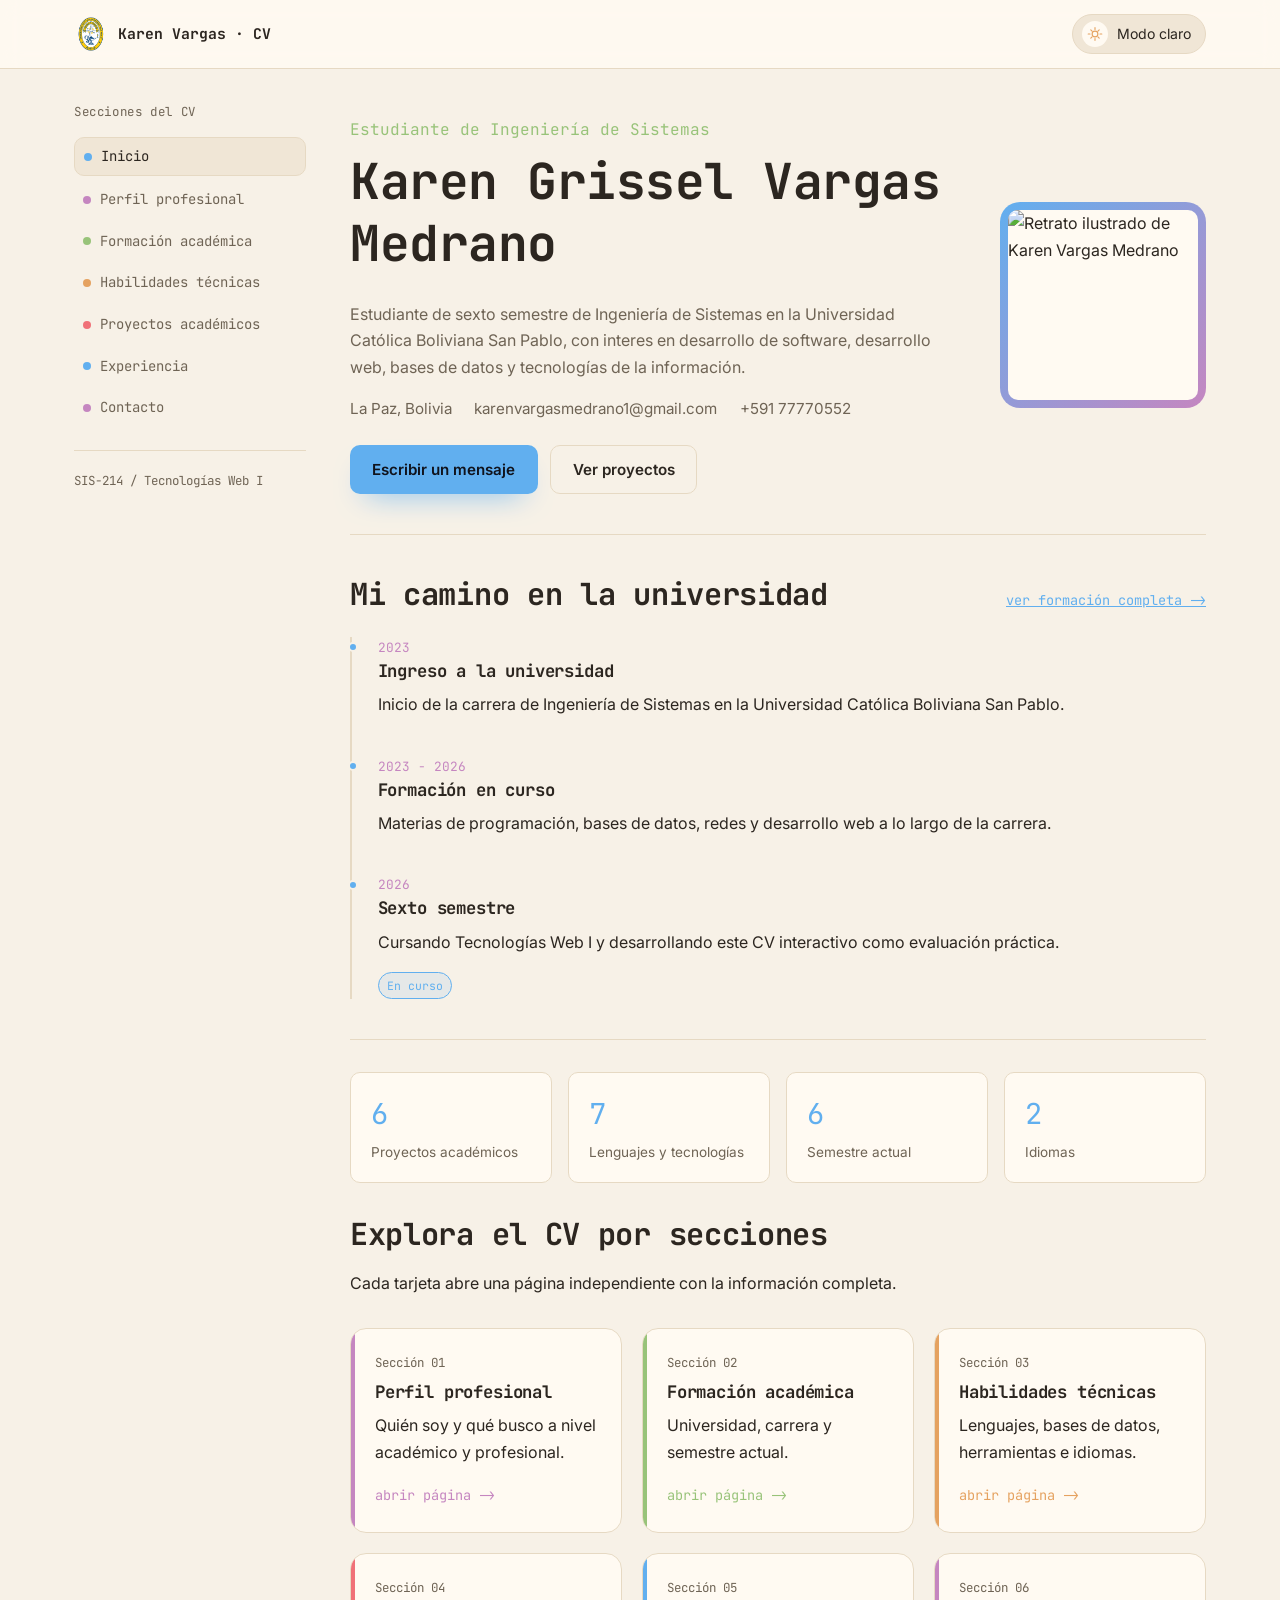
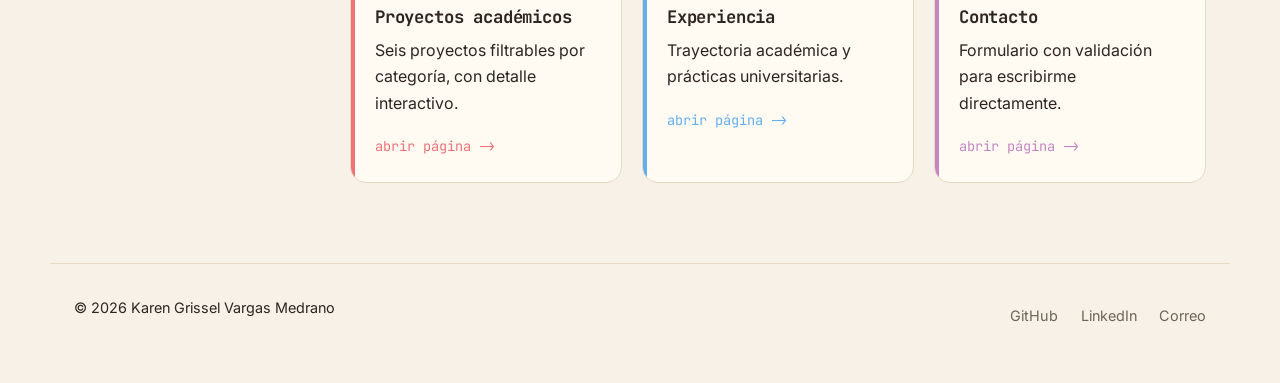
==== commit ccf1dd04: "style: reemplazar boton de tema" ====
--- a/index.html
+++ b/index.html
@@ -28,10 +28,18 @@
   </span>
 </a>
     <div class="header_actions">
-      <button id="theme_toggle" class="theme_toggle" type="button" aria-pressed="false">
-        <span class="toggle_dot"></span>
-        <span class="toggle_label">Modo oscuro</span>
-      </button>
+<button id="theme_toggle" class="theme_toggle" type="button" aria-pressed="false">
+  <span class="toggle_icon" aria-hidden="true">
+    <svg class="icon_sun" viewBox="0 0 24 24" fill="none" xmlns="http://www.w3.org/2000/svg">
+      <circle cx="12" cy="12" r="4.3" stroke="currentColor" stroke-width="1.7"/>
+      <path d="M12 2.5V5.2M12 18.8V21.5M4.5 12H1.8M22.2 12H19.5M5.7 5.7L7.6 7.6M16.4 16.4L18.3 18.3M18.3 5.7L16.4 7.6M7.6 16.4L5.7 18.3" stroke="currentColor" stroke-width="1.7" stroke-linecap="round"/>
+    </svg>
+    <svg class="icon_moon" viewBox="0 0 24 24" fill="none" xmlns="http://www.w3.org/2000/svg">
+      <path d="M20.2 14.3A8.4 8.4 0 1 1 9.7 3.8a6.6 6.6 0 0 0 10.5 10.5Z" fill="currentColor"/>
+    </svg>
+  </span>
+  <span class="toggle_label">Modo oscuro</span>
+</button>
       <button id="mobile_nav_toggle" class="mobile_nav_toggle" type="button" aria-label="Abrir menu" aria-controls="side_nav" aria-expanded="false">
         <span></span>
       </button>
--- a/css/layout.css
+++ b/css/layout.css
@@ -92,32 +92,54 @@
 .theme_toggle {
   display: flex;
   align-items: center;
-  gap: 0.55em;
+  gap: 0.6em;
   background-color: var(--bg_panel_alt);
   color: var(--text_main);
   border: 1px solid var(--border_soft);
   border-radius: 999px;
-  padding: 0.45em 0.95em;
+  padding: 0.4em 1em 0.4em 0.7em;
   font-family: var(--font_sans);
   font-size: 0.88rem;
   cursor: pointer;
-  transition: transform var(--transition_base);
+  transition: transform var(--transition_base), border-color var(--transition_base);
 }
 
 .theme_toggle:hover {
   transform: translateY(-1px);
-}
-
-.toggle_dot {
-  width: 12px;
-  height: 12px;
+  border-color: var(--accent_warning);
+}
+
+.toggle_icon {
+  display: flex;
+  align-items: center;
+  justify-content: center;
+  width: 26px;
+  height: 26px;
   border-radius: 50%;
-  background-color: var(--accent_warning);
-  transition: background-color var(--transition_base);
-}
-
-[data-theme='light'] .toggle_dot {
-  background-color: var(--accent_function);
+  background-color: var(--bg_panel);
+}
+
+.toggle_icon svg {
+  width: 16px;
+  height: 16px;
+}
+
+.icon_moon {
+  display: block;
+  color: var(--accent_function);
+}
+
+.icon_sun {
+  display: none;
+  color: var(--accent_warning);
+}
+
+[data-theme='light'] .icon_moon {
+  display: none;
+}
+
+[data-theme='light'] .icon_sun {
+  display: block;
 }
 
 .layout_shell {
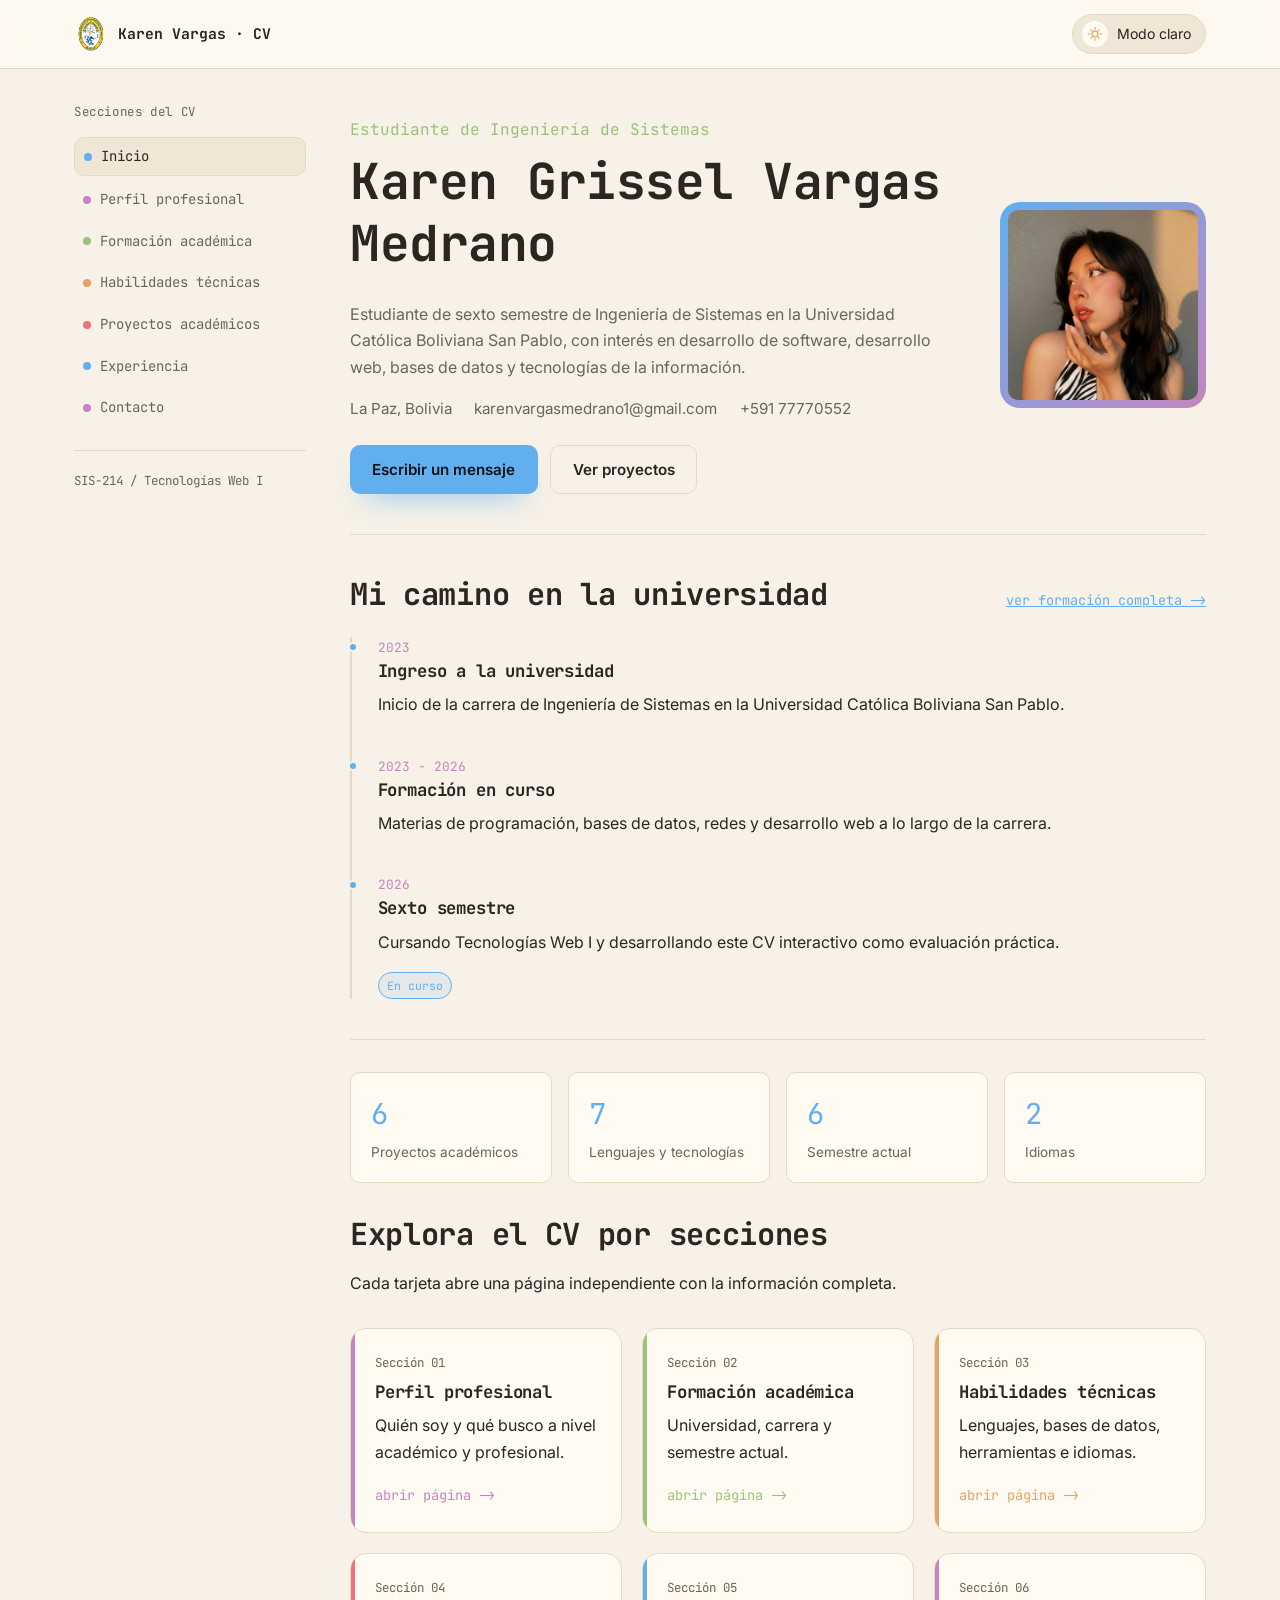
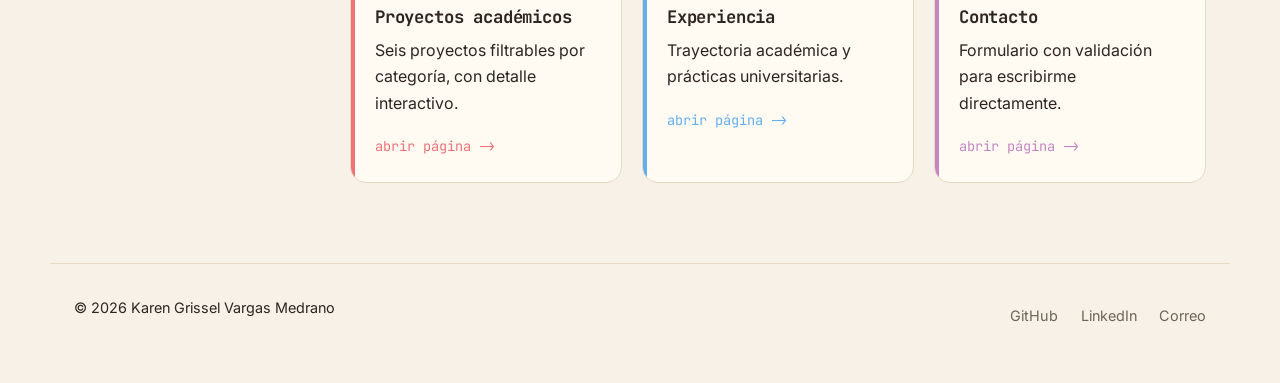
==== commit 48d3fdad: "fix: corregir tildes pendientes en varias paginas" ====
--- a/index.html
+++ b/index.html
@@ -40,7 +40,7 @@
   </span>
   <span class="toggle_label">Modo oscuro</span>
 </button>
-      <button id="mobile_nav_toggle" class="mobile_nav_toggle" type="button" aria-label="Abrir menu" aria-controls="side_nav" aria-expanded="false">
+      <button id="mobile_nav_toggle" class="mobile_nav_toggle" type="button" aria-label="Abrir menú" aria-controls="side_nav" aria-expanded="false">
         <span></span>
       </button>
     </div>
@@ -70,7 +70,7 @@
         <h1>Karen Grissel Vargas Medrano</h1>
         <p class="hero_summary">
           Estudiante de sexto semestre de Ingeniería de Sistemas en la Universidad
-          Católica Boliviana San Pablo, con interes en desarrollo de software,
+          Católica Boliviana San Pablo, con interés en desarrollo de software,
           desarrollo web, bases de datos y tecnologías de la información.
         </p>
         <ul class="hero_meta">
--- a/css/components.css
+++ b/css/components.css
@@ -111,6 +111,42 @@
 .stat_label {
   font-size: 0.85rem;
   color: var(--text_muted);
+}
+
+.stat_trigger {
+  display: block;
+  width: 100%;
+  background: none;
+  border: none;
+  padding: 0;
+  margin: 0;
+  text-align: left;
+  cursor: pointer;
+  font: inherit;
+  color: inherit;
+}
+
+.stat_popover {
+  max-height: 0;
+  margin: 0;
+  opacity: 0;
+  overflow: hidden;
+  font-size: 0.85rem;
+  color: var(--text_muted);
+  border-top: 1px dashed transparent;
+  transition: max-height var(--transition_slow), opacity var(--transition_base), margin-top var(--transition_base), border-color var(--transition_base);
+}
+
+.stat_popover.is_open {
+  max-height: 160px;
+  opacity: 1;
+  margin-top: 0.85rem;
+  padding-top: 0.85rem;
+  border-color: var(--border_soft);
+}
+
+.stat_trigger[aria-expanded='true'] .stat_value {
+  color: var(--accent_string);
 }
 
 .section_nav_grid {
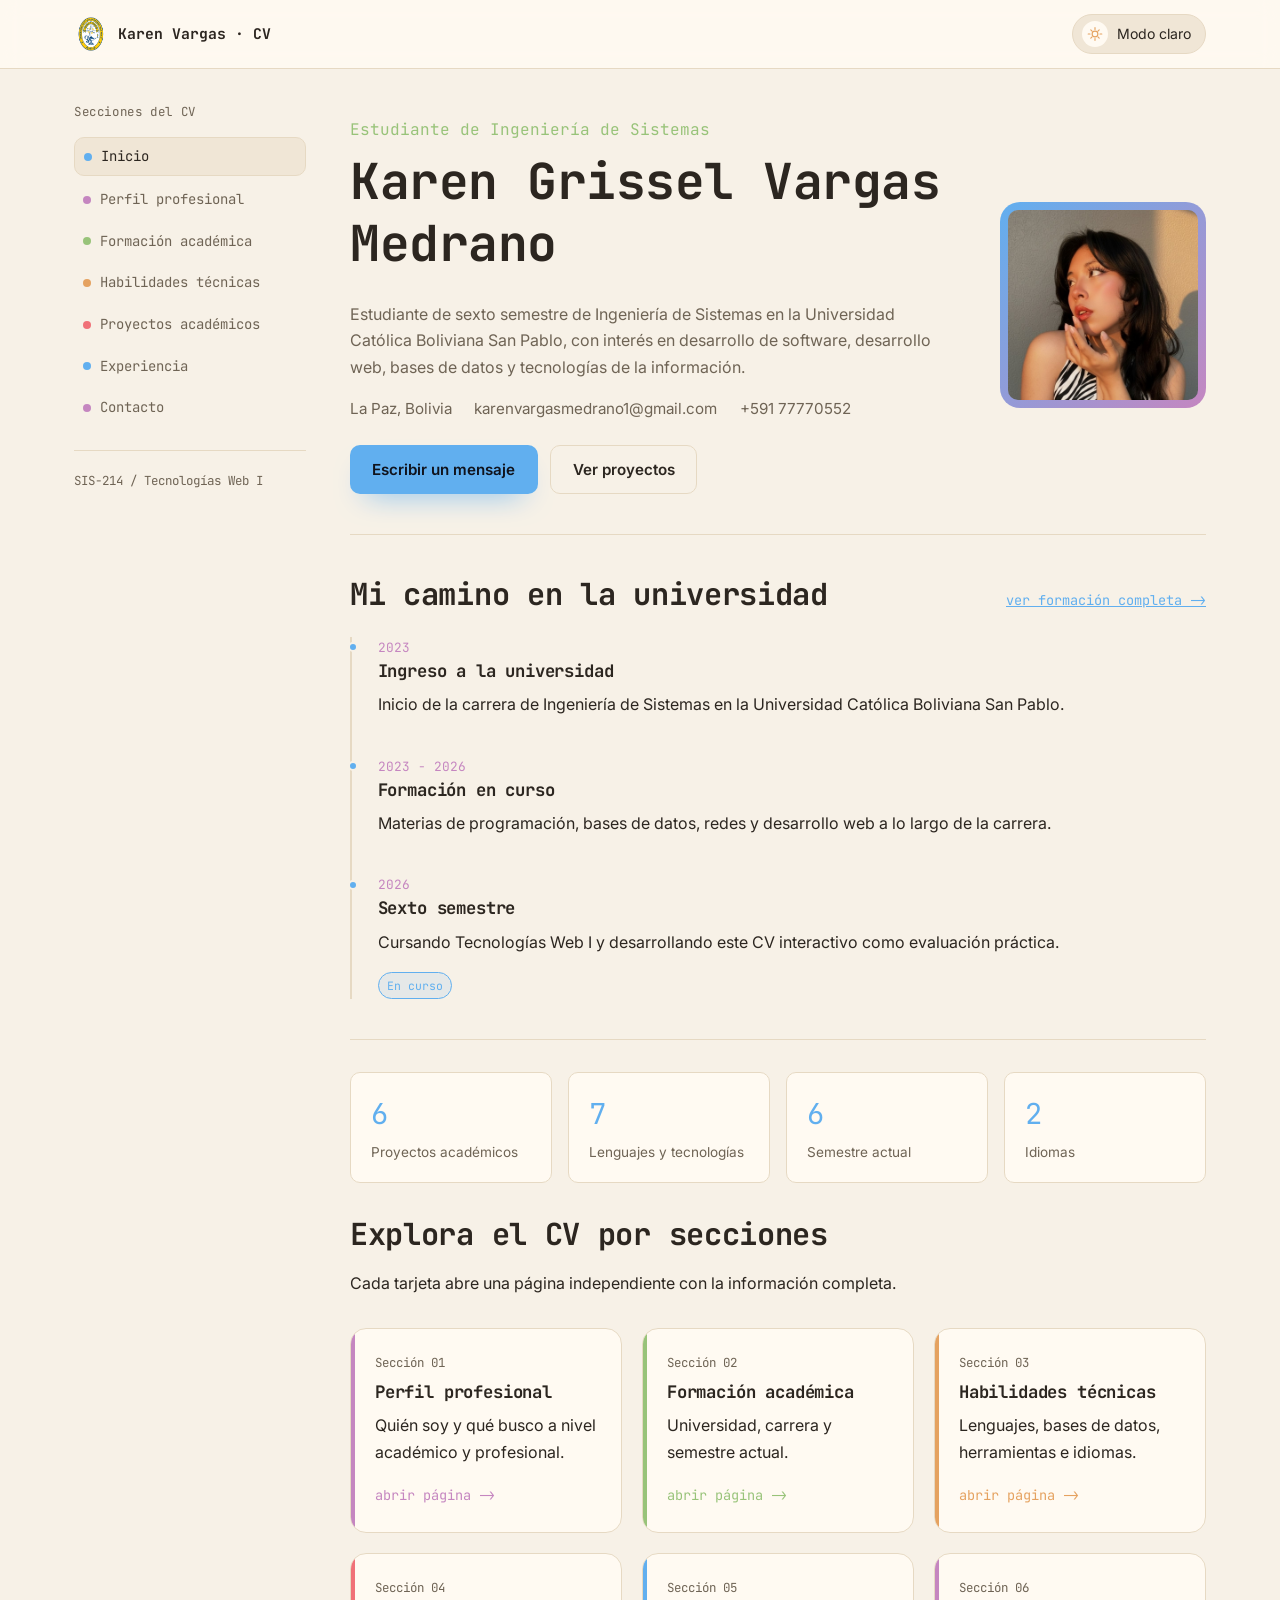
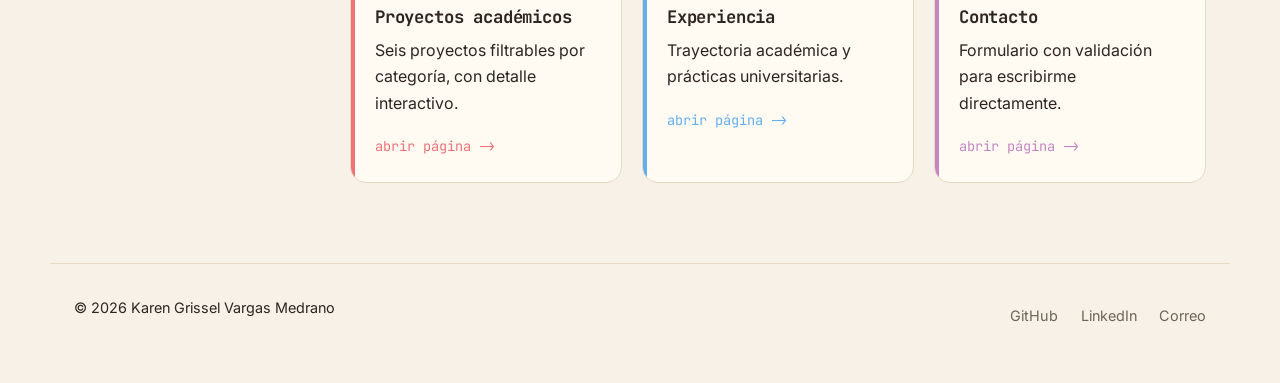
==== commit 6b504a86: "fix: corregir alt del avatar, encuadre de la foto y quitar el logo_sub" ====
--- a/index.html
+++ b/index.html
@@ -24,7 +24,6 @@
   <img src="assets/images/logo-institucional.png" alt="Universidad Católica Boliviana San Pablo" class="logo_badge" width="34" height="34">
   <span class="logo_text">
     <span class="logo_name">Karen Vargas · CV</span>
-    <span class="logo_sub"></span>
   </span>
 </a>
     <div class="header_actions">
@@ -84,7 +83,7 @@
         </div>
       </div>
       <figure class="hero_figure reveal_on_scroll">
-        <img src="assets/images/avatar.jpeg" alt="Retrato ilustrado de Karen Vargas Medrano" width="190" height="190">
+          <img src="assets/images/avatar.jpeg" alt="Fotografía de Karen Vargas Medrano" width="190" height="190">
       </figure>
     </section>
 
--- a/css/pages.css
+++ b/css/pages.css
@@ -52,12 +52,13 @@
   background: linear-gradient(135deg, var(--accent_function), var(--accent_keyword));
 }
 
-.hero_figure img {
-  border-radius: var(--radius_base);
-  width: 190px;
-  height: 190px;
-  background-color: var(--bg_panel);
-}
+  .hero_figure img {
+    border-radius: var(--radius_base);
+    width: 190px;
+    height: 190px;
+    background-color: var(--bg_panel);
+    object-fit: cover;
+  }
 
 .home_timeline_preview {
   padding: 2.5rem 0;
